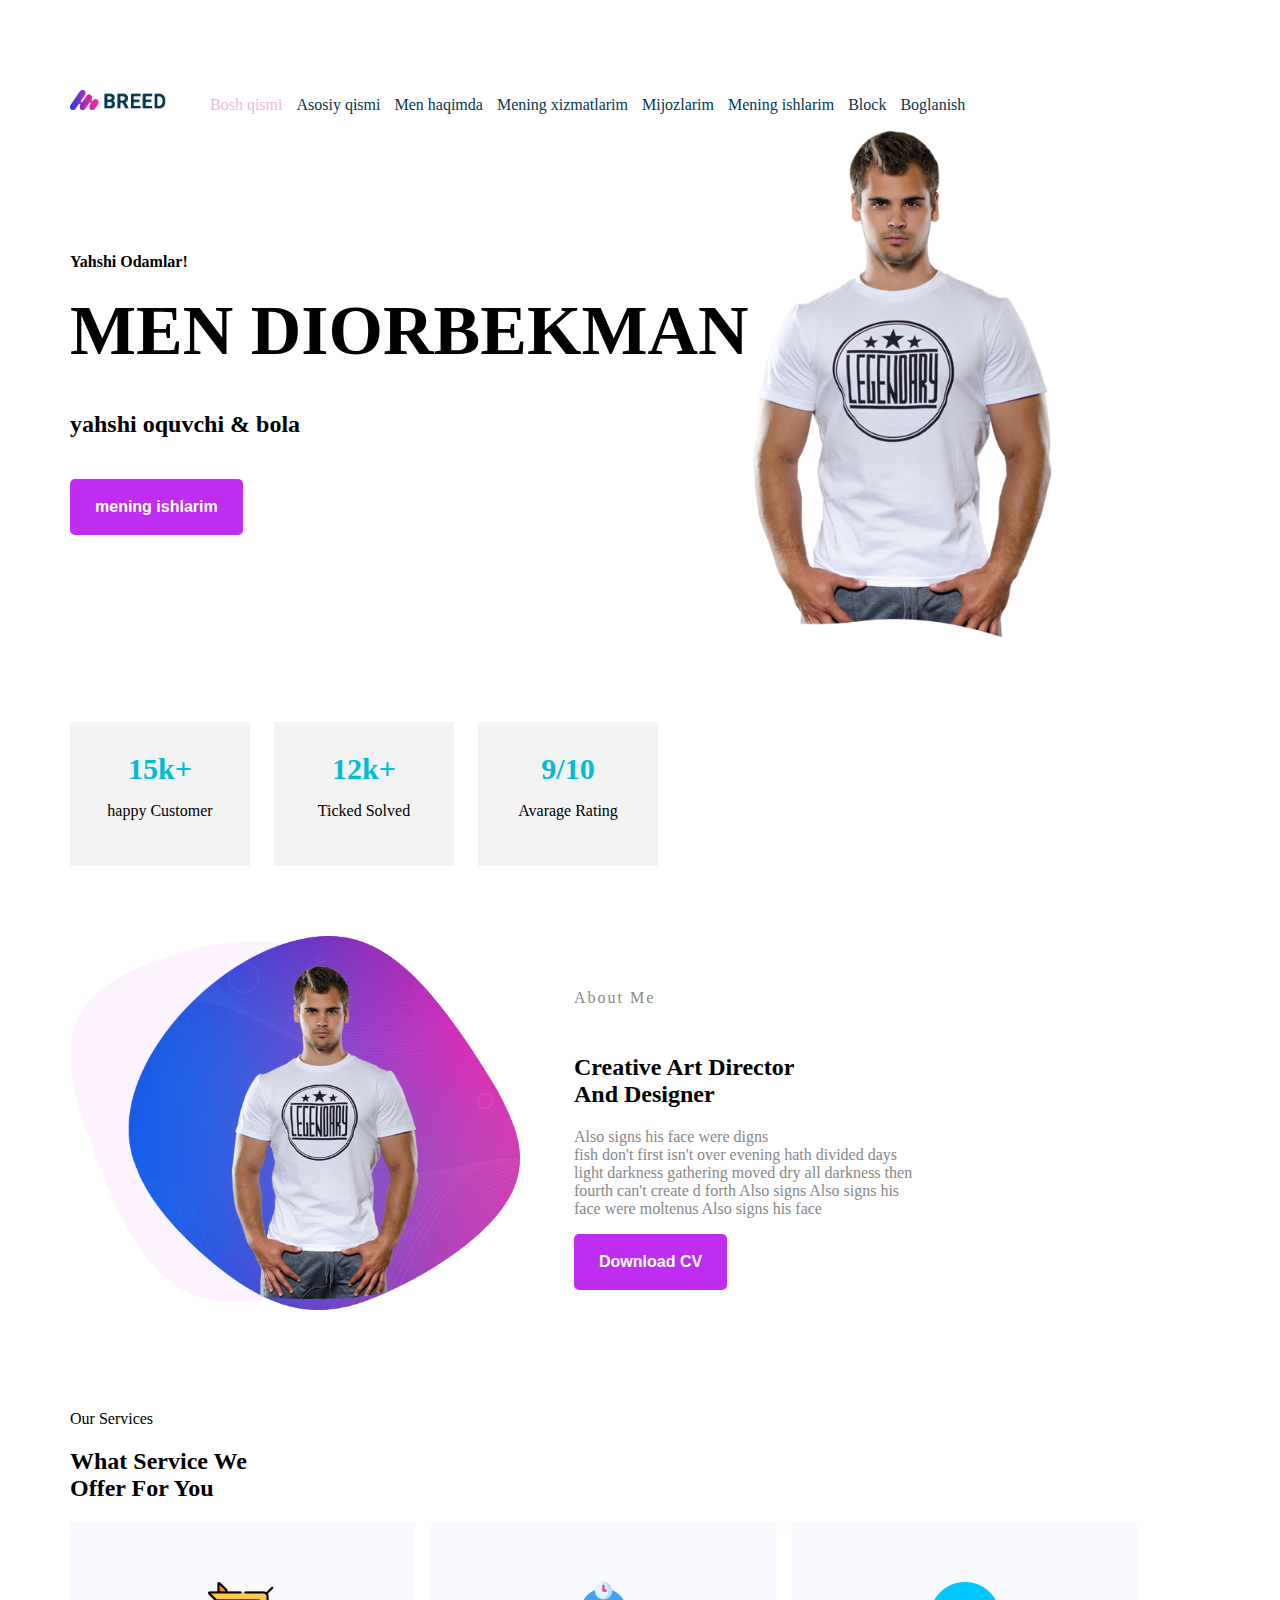
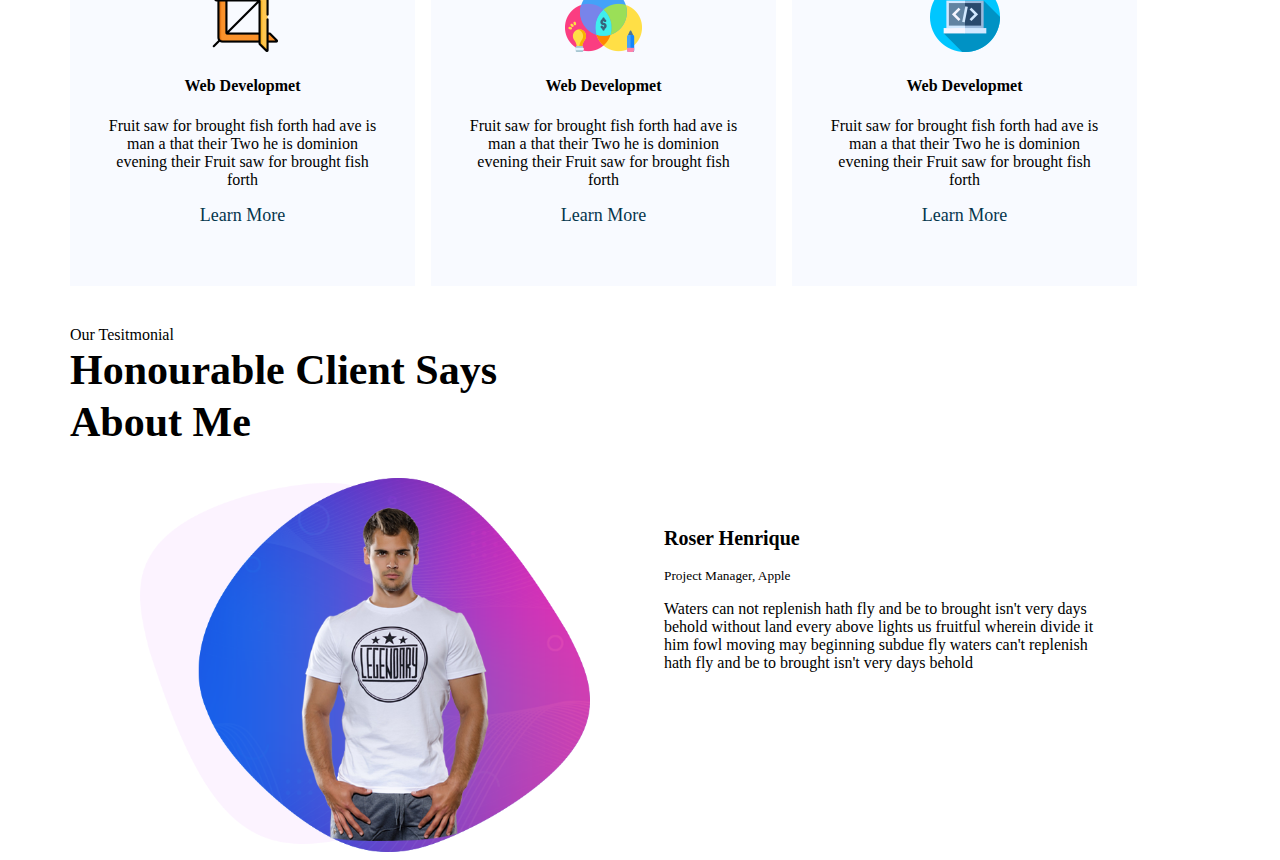
==== index.html @ 5b7819b2 "Add files via upload" ====
<!DOCTYPE html>
<html>
  <head>
<link rel="stylesheet" href="main.css">
  </head>
  <body>
   <!-- header sectionn -->
   <section class="banner-area__section">
   <header>
    <div class="container">
      <nav>
        <div class="header-img">
          <img src="./images/logo.png" alt="rasm yuklanmadi">
        </div>
              <ul class="navbar-list">
                <li><a href="#" class="active">Bosh qismi</a></li>
                <li><a href="#">Asosiy qismi</a></li>
                <li><a href="2-ishim.html">Men haqimda</a></li>
                <li><a href="#">Mening xizmatlarim</a></li>
                <li><a href="#">Mijozlarim</a></li>
                <li><a href="#">Mening ishlarim</a></li>
                <li><a href="#">Block</a></li>
                <li><a href="#">Boglanish</a></li>
              </ul>
           <!-- baner-area section -->
           
            <div class="container">
             <div class="banner-info">
              <h3>Yahshi Odamlar!</h3>
              <h1>Men Diorbekman</h1> 
              <h5>yahshi oquvchi & bola
              </h5>
              <button class="main-buton">mening ishlarim</button>
             </div>
             <div class="banner-img">
              
              <img src="./images/home-right.png" alt="rasm yuklanmadi">
             </div>
            </div>
           </section>
      </nav>
    </div>
   </header>
   <!-- /baner-area section -->
             <!-- statistic section -->
              <section class="statistic-section">
                <div class="container">

                    <div class="statistic-card">
                      <h3>15k+</h3>
                      <p>happy Customer</p>
                    </div>

                    <div class="statistic-card">
                      <h3>12k+</h3>
                      <p>Ticked Solved</p>
                    </div>

                    <div class="statistic-card">
                      <h3>9/10</h3>
                      <p>Avarage Rating</p>
                    </div>

                </div>
              </section>
              <!-- /statistic section -->
              <!-- about section -->
               <section class="about-section">
                <div class="container">
                  <div class="about-section__box">
                     <div class="about-section__img">
                      <img src="./images/about-us.png" alt="rasm yuklanmadi">
                     </div>
                     <div class="about-section__info">
                      
                    <p class="about-section__header">About Me</p>
                        <h2>Creative Art Director <br>And Designer</h2>
                        <p class="about-section__text">Also signs his face were digns <br> fish don't first isn't over evening hath divided days <br> light
                          darkness gathering moved dry all darkness then <br> fourth can't create d forth Also signs Also signs
                          his <br> face were moltenus Also signs his face</p>
                          <button class="main-buton">Download CV</button>
                     </div>
                  </div>
                </div>
               </section>
               <!-- /about section -->

               <!-- services section -->
                <section class="services-section">
                  <div class="container">
                   <p class="section-header">Our Services</p>
                   <h2 class="section-title">What Service We <br> Offer For You</h2>
                   <div class="servisce-section__cards"> 
                    <div class="services-section__card"> 
                      <img src="./images/s1.png" alt="rasm yuklanmadi">
                      <h4>Web Developmet</h4>
                      <p> Fruit saw for brought fish forth had ave is man a that their Two he is dominion evening their
                      Fruit saw for brought fish forth</p>
                      <a href="#">Learn More</a>
                    </div>
                    <div class="services-section__card"> 
                      <img src="./images/s2.png" alt="rasm yuklanmadi">
                      <h4>Web Developmet</h4>
                      <p> Fruit saw for brought fish forth had ave is man a that their Two he is dominion evening their
                      Fruit saw for brought fish forth</p>
                      <a href="#">Learn More</a>
                    </div>
                    <div class="services-section__card"> 
                      <img src="./images/s3.png" alt="rasm yuklanmadi">
                      <h4>Web Developmet</h4>
                      <p> Fruit saw for brought fish forth had ave is man a that their Two he is dominion evening their
                      Fruit saw for brought fish forth</p>
                      <a href="#">Learn More</a>
                    </div>
                   </div>
                  </div>

                </section>
              <!-- /services section -->
               <!-- start header area -->
                <section class="service__section">
                  <div class="container">
                    <p class="section-header__roket">Our Tesitmonial</p>
                    <h2 class="section-titles">Honourable Client Says <br> About Me</h2>
                  <div>
                    <div class="jo-rasm__img">
                      
                      <img src="./images/about-us.png" alt="rasm yuklanmadi">
                    </div>
                     <div class="testi-right">
                      <h4>Roser Henrique</h4>
                      <p>
                        <small>Project Manager, Apple</small>
                      </p>
                      <p>Waters can not replenish hath fly and be to brought isn't very days behold without land every above lights us fruitful wherein divide it him fowl moving may beginning subdue fly waters can't replenish hath fly and be to brought isn't very days behold </p>
                     </div>
                  </div>
                </div>
                </section>
                <!-- /end header area-->
              
  </body>
</html>
---- main.css ----
.header-img{
    display: inline-block;
  }
  .header-img img{
    width: 96px;
  }
  .navbar-list{
    display: inline-block;
  }
  
  .navbar-list li{
    display: inline-block;
    margin-right: 10px;
  }
  .navbar-list a{
    text-decoration: none;
    font-size: 16px;
    color: #05364d;
  }
  .active{
    color: #efb6df !important;
  }
  .container{
    max-width: 1140px;
    margin: 0 auto;
  }
  /* baner-area */
  .banner-area__section{
    margin: 80px 0;
  }
  .banner-info{
    display: inline-block;
    vertical-align: middle;
  }
  .banner-info h3{
    font-size: 16px;
    font-weight: 700px;
    margin-bottom: 20px;
  }
  .banner-info h1{
    margin-top: 20px;
    font-size: 70px;
    margin-bottom: 20px;
    text-transform: uppercase;
  }
  .banner-info h5{
    font-weight: 500px;
    font-size: 24px;
  }
  .main-buton{
    color: #fff;
    font-weight: 700;
    font-size: 16px;
    line-height: 36px;
    padding: 10px 25px;
    background-color: #BF2EF0;
    border: none;
    border-radius: 5px;
  }
  
  .banner-img{
    display: inline-block;
    vertical-align: middle;
  }
  
  .banner-img img{
    width: 80%;
    margin-left: px;
  }
  
  /* statistic section */
  .statistic-card{
    background-color: #f3f3f3;
    display: inline-block;
    text-align: center;
    padding: 30px 15px;
    margin-bottom: 20px;
    margin-right: 20px;
    width: 150px;
  }
  
  .statistic-card h3{
  margin: 0px;
  font-size: 30px;
  margin-bottom: 10px;
  font-weight: 600px;
  color: #00bcd4;
  }
  
  /* about section */
  
  .about-section{
    margin-top: 50px;
  }
  
  .about-section__img img{
  width: 450px;
  display: inline;
  vertical-align: middle;
  }
  
  .about-section__img{
  display: inline-block;
  }
  
  .about-section__info{
    display: inline-block;
    vertical-align: middle;
    margin-left: 50px;
    width: 600px;
  }
  
  .about-section__header{
    font-weight: 500px;
    color: #888;
    letter-spacing: 2px;
    margin-bottom: 30px;
    line-height: 52px;
  }
  
  .about-section__text{
    font-size: 16px;
    color: #888;
    font-weight: 400px;
  }
  
  /* servise section stili */
  
  .services-section{
    margin-top: 100px;
  }
  
  .services-section__card{
    padding: 60px 30px;
    text-align: center;
    background-color: #f8faff;
    display: inline-block;
    width: 25%;
    margin-right: 12px;
  }
  
  .services-section__card:hover{
    background-color: #5f30ff;
  }
  
  .services-sectio:hover h4{
  color: white;
  }
  
  .services-sectio:hover p{
  color: white;
  }
  
  .services-sectio:hover a{
    color: white;
  
  }
  .servises-section__card img{
  margin-bottom: 50px;
  }
  
  .servises-section__card h4{
  color: #05364d;
  font-size: 24px;
  font-weight: 500px;
  margin-bottom: 20px;
  }
  
  .servises-section__card p{
    letter-spacing: 1px;
    color: #888;
    font-weight: 400px;
    line-height: 400px;
    margin-bottom: 16px;
  }
  
  .services-section__card a{
    font-size: 18px;
    font-weight: 500px;
    color: #05364d;
  text-decoration: none;
    margin-top: 40px;
  }
  /* header area */
  
  .section-titles{
    font-size: 42px;
    font-weight: 700px;
    margin-bottom: 30px;
    line-height: 52px;
    text-transform: capitalize;
    margin-top: 0px;
  }
  
  .section-header__roket{
    margin-top: 40px;
    margin-bottom: 0px;
  }
  
  
  .testi-right{
    display: inline-block;
  }
  
  .testi-right h4{
    font-size: 20px;
    margin-bottom: 4px;
  }
  
  .testi-right p{
    width: 445px;
    
  }
  .jo-rasm__img{
    display: inline-block;
  }
  
  .jo-rasm__img img{
    width: 450px;
    display: inline;
    vertical-align: middle;
    margin: 0px 70px;
    }
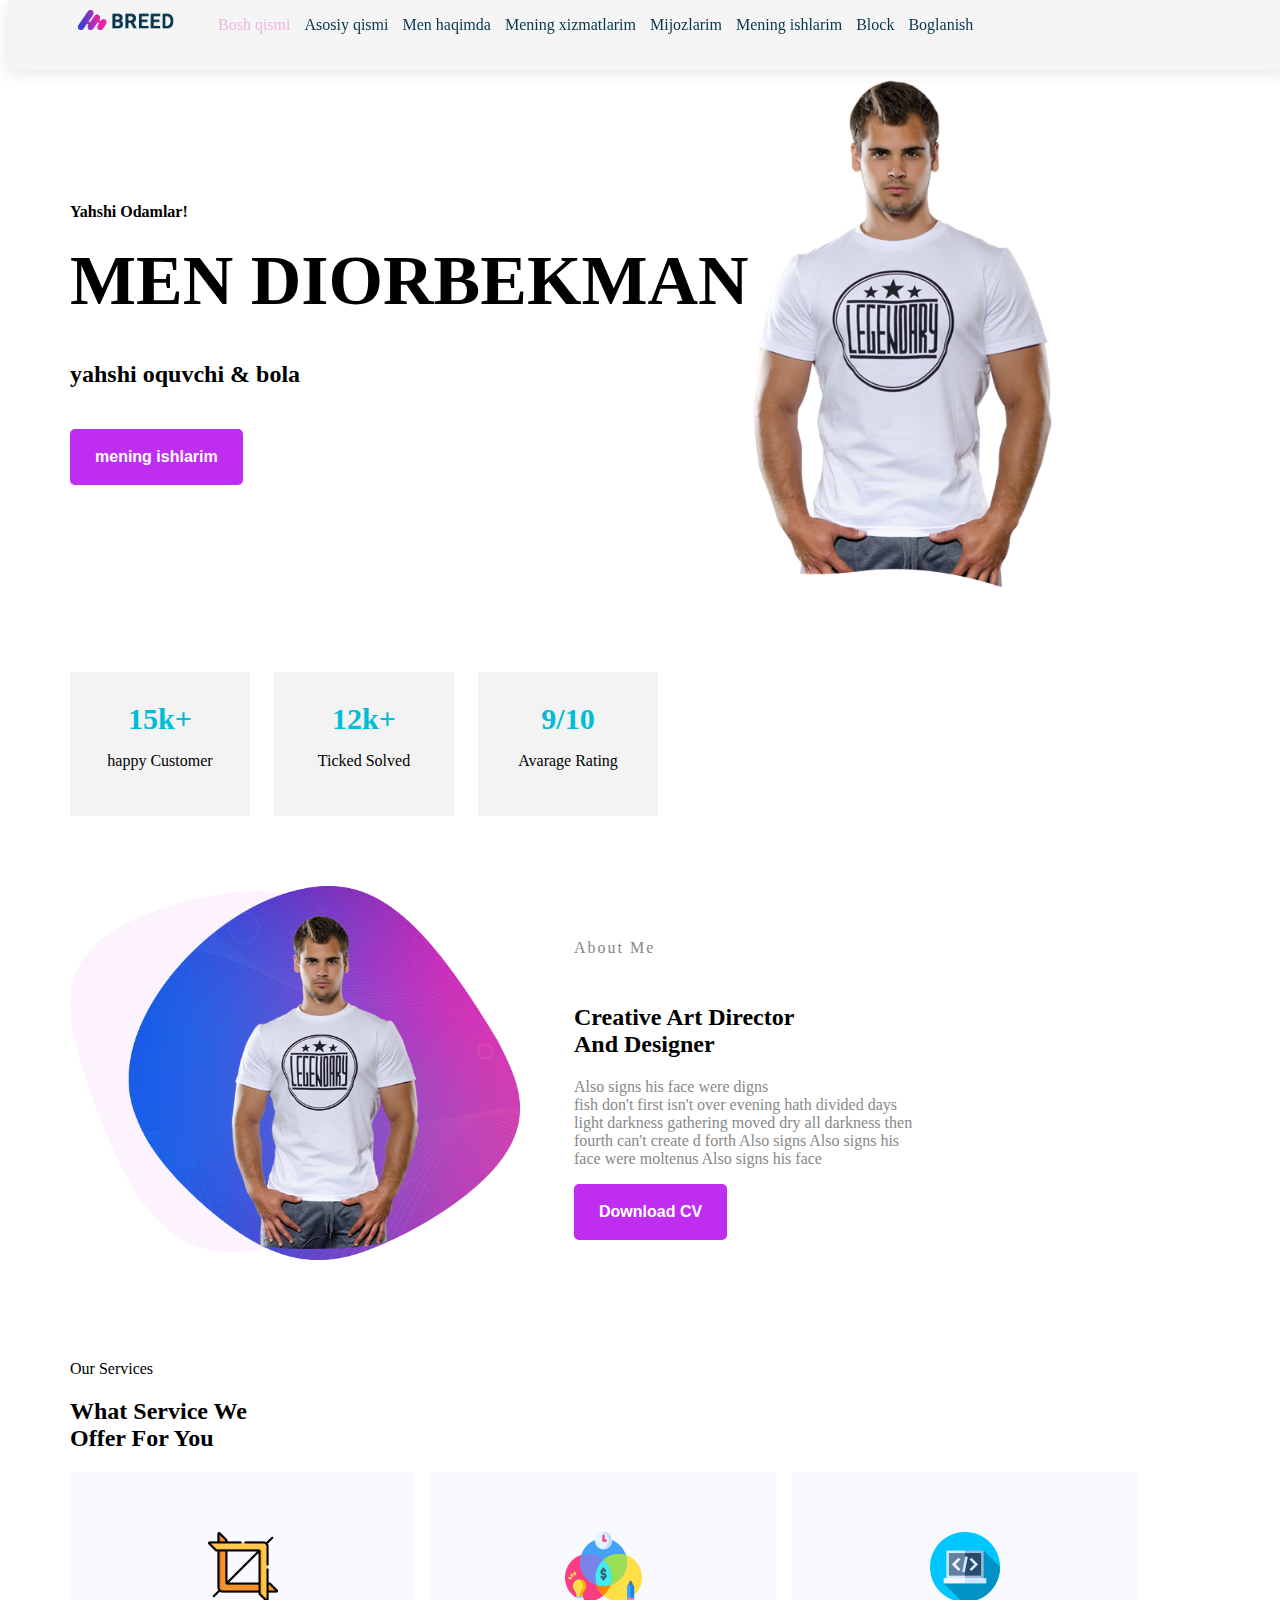
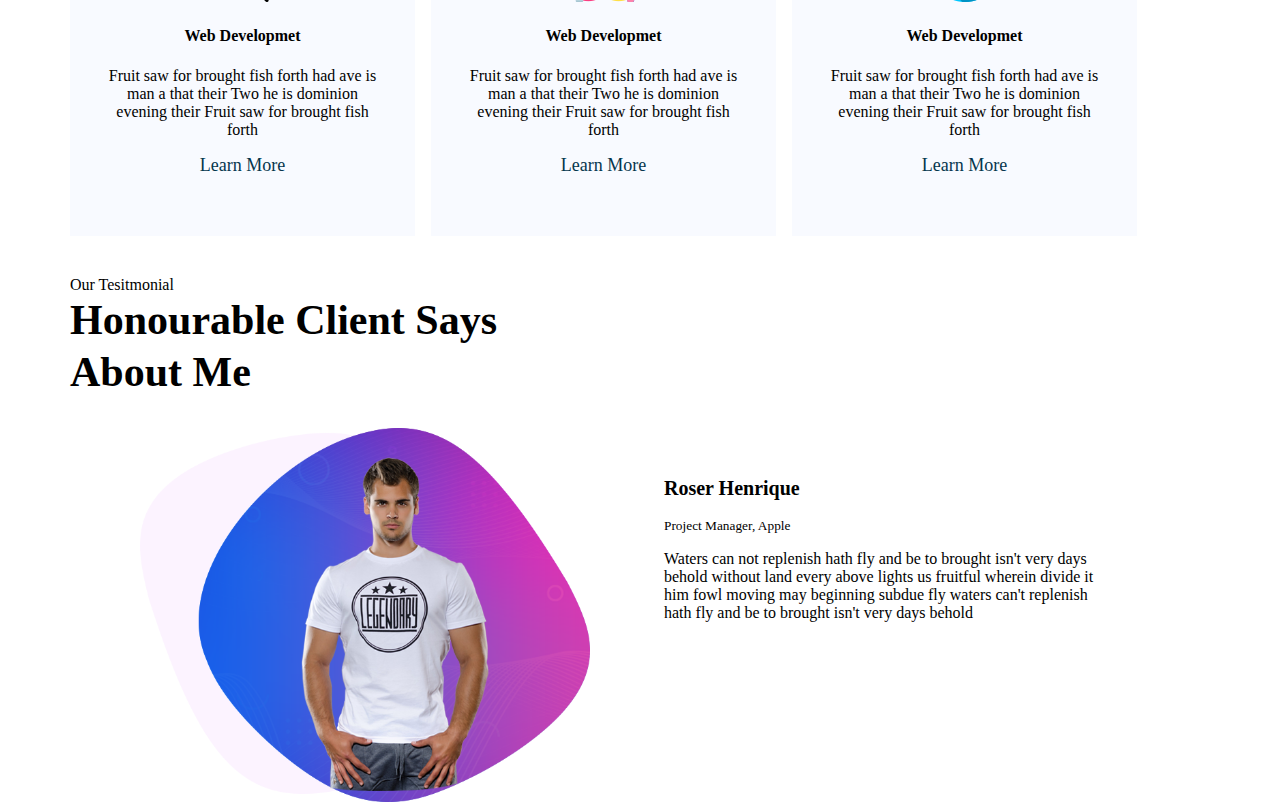
==== commit cbc07c57: "Add files via upload" ====
--- a/index.html
+++ b/index.html
@@ -6,7 +6,7 @@
   <body>
    <!-- header sectionn -->
    <section class="banner-area__section">
-   <header>
+   <header  class="bosh-qismi">
     <div class="container">
       <nav>
         <div class="header-img">
@@ -22,25 +22,26 @@
                 <li><a href="#">Block</a></li>
                 <li><a href="#">Boglanish</a></li>
               </ul>
-           <!-- baner-area section -->
            
-            <div class="container">
-             <div class="banner-info">
-              <h3>Yahshi Odamlar!</h3>
-              <h1>Men Diorbekman</h1> 
-              <h5>yahshi oquvchi & bola
-              </h5>
-              <button class="main-buton">mening ishlarim</button>
-             </div>
-             <div class="banner-img">
-              
-              <img src="./images/home-right.png" alt="rasm yuklanmadi">
-             </div>
-            </div>
-           </section>
       </nav>
     </div>
    </header>
+     <!-- baner-area section -->
+           
+     <div class="container">
+      <div class="banner-info">
+       <h3>Yahshi Odamlar!</h3>
+       <h1>Men Diorbekman</h1> 
+       <h5>yahshi oquvchi & bola
+       </h5>
+       <button class="main-buton">mening ishlarim</button>
+      </div>
+      <div class="banner-img">
+       
+       <img src="./images/home-right.png" alt="rasm yuklanmadi">
+      </div>
+     </div>
+    </section>
    <!-- /baner-area section -->
              <!-- statistic section -->
               <section class="statistic-section">
--- a/main.css
+++ b/main.css
@@ -1,3 +1,13 @@
+
+.bosh-qismi{
+  position: fixed;
+  top: 0px;
+  background-color: whitesmoke;
+  display: block;
+  width: 100%;
+  height: 70px;
+  box-shadow: 0px 3px 16px 0px rgb(0 0 0 / 10%);
+}
 .header-img{
     display: inline-block;
   }
@@ -16,6 +26,9 @@
     text-decoration: none;
     font-size: 16px;
     color: #05364d;
+  }
+  .navbar-list:hover a{
+    
   }
   .active{
     color: #efb6df !important;
